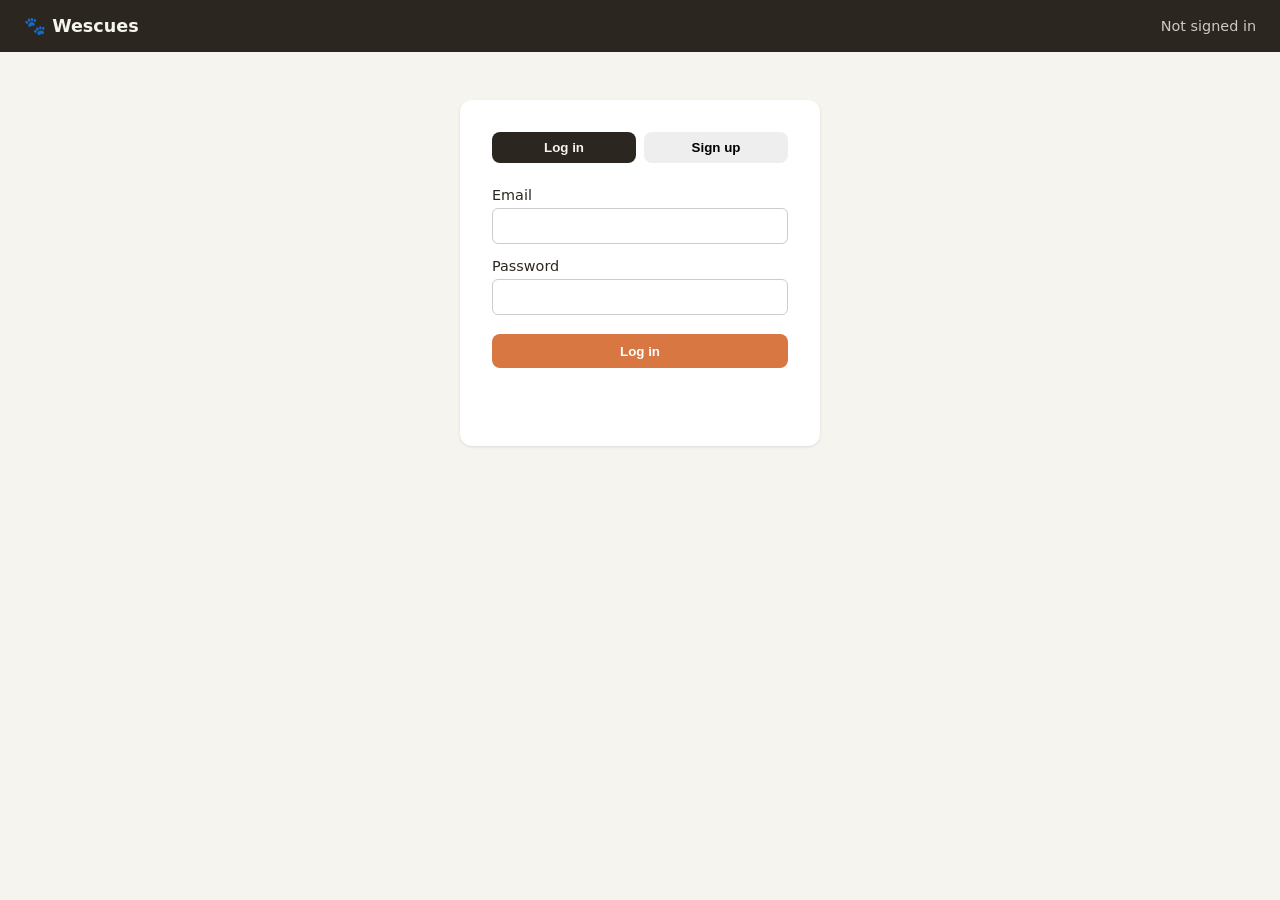
==== index.html @ 4a6e87ba "Add minimal signup/login page Real starting point for the frontend (no build step, supabase-js via C" ====
<!DOCTYPE html>
<html lang="en">
<head>
<meta charset="UTF-8">
<meta name="viewport" content="width=device-width, initial-scale=1.0">
<title>Wescues</title>
<link rel="stylesheet" href="style.css">
<script type="importmap">
{
  "imports": {
    "@supabase/supabase-js": "https://esm.sh/@supabase/supabase-js@2"
  }
}
</script>
</head>
<body>

  <header class="topbar">
    <div class="brand">🐾 Wescues</div>
    <div id="sessionStatus" class="session-status">Not signed in</div>
  </header>

  <main class="auth-main">
    <section class="card" id="authCard">
      <div class="tabs">
        <button class="tab-btn active" data-tab="login">Log in</button>
        <button class="tab-btn" data-tab="signup">Sign up</button>
      </div>

      <form id="loginForm" class="auth-form">
        <label>Email <input type="email" name="email" required></label>
        <label>Password <input type="password" name="password" required></label>
        <button type="submit" class="primary-btn">Log in</button>
      </form>

      <form id="signupForm" class="auth-form hidden">
        <label>Full name <input type="text" name="full_name"></label>
        <label>Email <input type="email" name="email" required></label>
        <label>Password <input type="password" name="password" required minlength="6"></label>
        <button type="submit" class="primary-btn">Sign up</button>
      </form>

      <p id="authMessage" class="auth-message"></p>
    </section>

    <section class="card hidden" id="profileCard">
      <h2>Signed in</h2>
      <dl id="profileDetails" class="profile-details"></dl>
      <button id="logoutBtn" class="secondary-btn">Log out</button>
    </section>
  </main>

  <script type="module" src="app.js"></script>
</body>
</html>
---- style.css ----
* { box-sizing: border-box; }

body {
  margin: 0;
  font-family: system-ui, sans-serif;
  background: #f6f4ef;
  color: #2b2620;
}

.topbar {
  display: flex;
  justify-content: space-between;
  align-items: center;
  padding: 1rem 1.5rem;
  background: #2b2620;
  color: #f6f4ef;
}

.brand {
  font-weight: 700;
  font-size: 1.1rem;
}

.session-status {
  font-size: 0.9rem;
  opacity: 0.8;
}

.auth-main {
  display: flex;
  justify-content: center;
  padding: 3rem 1rem;
}

.card {
  background: #fff;
  border-radius: 12px;
  padding: 2rem;
  width: 100%;
  max-width: 360px;
  box-shadow: 0 1px 3px rgba(0, 0, 0, 0.1);
}

.tabs {
  display: flex;
  gap: 0.5rem;
  margin-bottom: 1.5rem;
}

.tab-btn {
  flex: 1;
  padding: 0.5rem;
  border: none;
  background: #eee;
  border-radius: 8px;
  cursor: pointer;
  font-weight: 600;
}

.tab-btn.active {
  background: #2b2620;
  color: #f6f4ef;
}

.auth-form {
  display: flex;
  flex-direction: column;
  gap: 0.9rem;
}

.auth-form.hidden,
.card.hidden {
  display: none;
}

.auth-form label {
  display: flex;
  flex-direction: column;
  gap: 0.3rem;
  font-size: 0.9rem;
}

.auth-form input {
  padding: 0.5rem;
  border: 1px solid #ccc;
  border-radius: 6px;
  font-size: 1rem;
}

.primary-btn {
  background: #d97742;
  color: #fff;
  border: none;
  border-radius: 8px;
  padding: 0.6rem;
  font-weight: 600;
  cursor: pointer;
  margin-top: 0.3rem;
}

.secondary-btn {
  background: none;
  border: 1px solid #2b2620;
  border-radius: 8px;
  padding: 0.5rem 1rem;
  cursor: pointer;
  margin-top: 1rem;
}

.auth-message {
  min-height: 1.2em;
  font-size: 0.85rem;
  color: #b5432c;
  margin-top: 1rem;
}

.profile-details {
  display: grid;
  grid-template-columns: auto 1fr;
  gap: 0.4rem 0.8rem;
  font-size: 0.9rem;
}

.profile-details dt {
  font-weight: 600;
  color: #6b6355;
}

.profile-details dd {
  margin: 0;
  word-break: break-all;
}
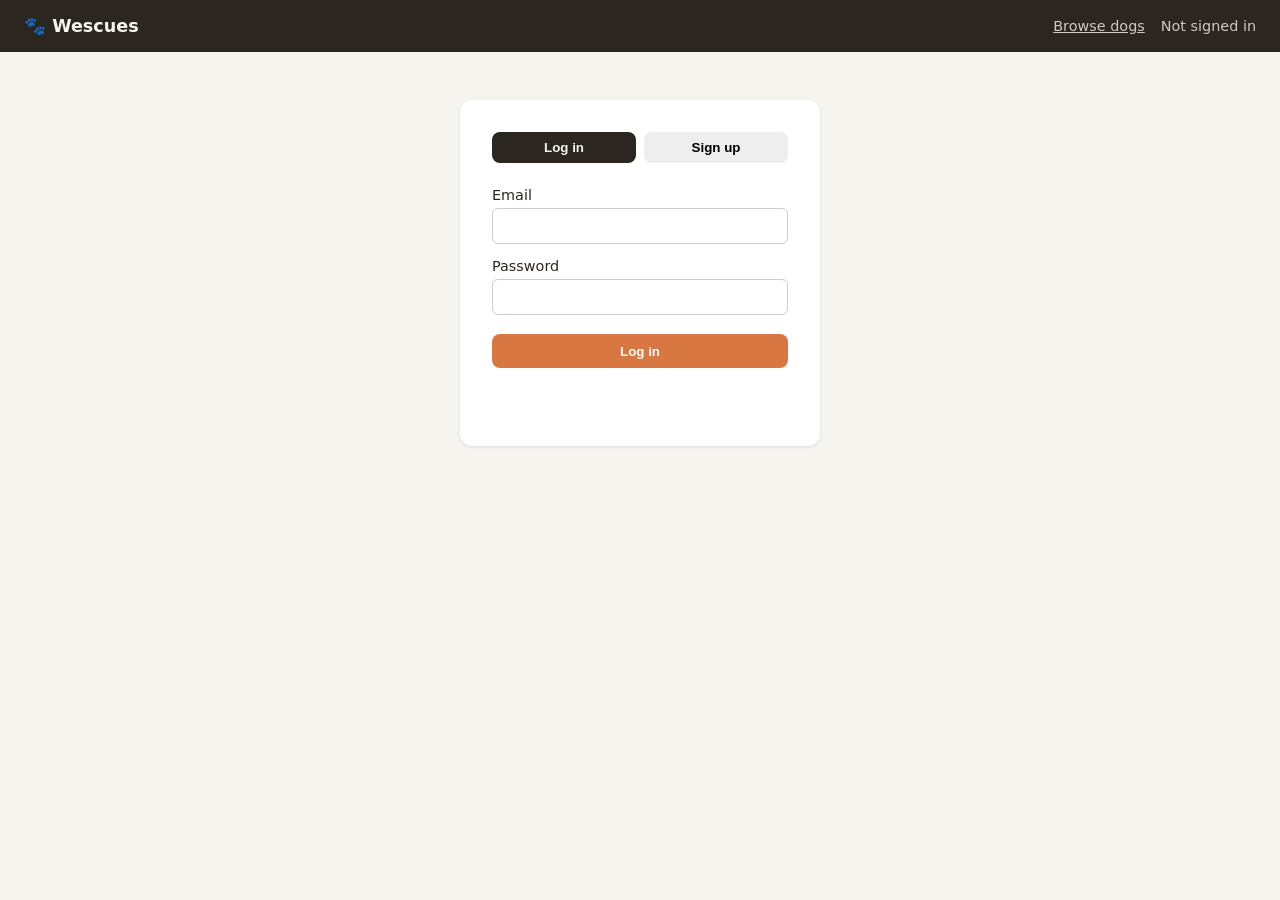
==== commit 8e385627: "Add a simple dog browsing page Grid of available dogs pulled live from Supabase (dogs + shelters + d" ====
--- a/index.html
+++ b/index.html
@@ -17,7 +17,10 @@
 
   <header class="topbar">
     <div class="brand">🐾 Wescues</div>
-    <div id="sessionStatus" class="session-status">Not signed in</div>
+    <nav style="display: flex; align-items: center; gap: 1rem;">
+      <a href="browse.html" class="session-status" style="color: inherit; text-decoration: underline;">Browse dogs</a>
+      <div id="sessionStatus" class="session-status">Not signed in</div>
+    </nav>
   </header>
 
   <main class="auth-main">
--- a/style.css
+++ b/style.css
@@ -130,3 +130,138 @@
   margin: 0;
   word-break: break-all;
 }
+
+/* Browse page */
+
+.browse-main {
+  max-width: 1100px;
+  margin: 0 auto;
+  padding: 1.5rem;
+}
+
+.filters {
+  display: flex;
+  gap: 0.75rem;
+  margin-bottom: 1rem;
+}
+
+.filters input,
+.filters select {
+  padding: 0.5rem;
+  border: 1px solid #ccc;
+  border-radius: 6px;
+  font-size: 1rem;
+}
+
+.filters input {
+  flex: 1;
+}
+
+.result-count {
+  color: #6b6355;
+  font-size: 0.9rem;
+  margin: 0 0 1rem;
+}
+
+.dog-grid {
+  display: grid;
+  grid-template-columns: repeat(auto-fill, minmax(220px, 1fr));
+  gap: 1rem;
+}
+
+.dog-card {
+  background: #fff;
+  border: none;
+  border-radius: 12px;
+  overflow: hidden;
+  box-shadow: 0 1px 3px rgba(0, 0, 0, 0.1);
+  cursor: pointer;
+  text-align: left;
+  padding: 0;
+  font: inherit;
+  color: inherit;
+}
+
+.dog-card img,
+.dog-card-noimg {
+  width: 100%;
+  height: 160px;
+  object-fit: cover;
+  display: block;
+  background: #eee;
+}
+
+.dog-card-noimg {
+  display: flex;
+  align-items: center;
+  justify-content: center;
+  font-size: 2.5rem;
+}
+
+.dog-card-body {
+  padding: 0.8rem;
+}
+
+.dog-card-body h3 {
+  margin: 0 0 0.3rem;
+}
+
+.dog-card-body p {
+  margin: 0.2rem 0;
+  font-size: 0.85rem;
+  color: #4a443a;
+}
+
+.dog-card-shelter {
+  color: #6b6355 !important;
+}
+
+/* Dog detail modal */
+
+.modal-overlay {
+  display: none;
+  position: fixed;
+  inset: 0;
+  background: rgba(0, 0, 0, 0.5);
+  align-items: center;
+  justify-content: center;
+  padding: 1rem;
+}
+
+.modal-overlay.open {
+  display: flex;
+}
+
+.modal {
+  background: #fff;
+  border-radius: 12px;
+  max-width: 420px;
+  width: 100%;
+  max-height: 90vh;
+  overflow-y: auto;
+  padding: 1.5rem;
+  position: relative;
+}
+
+.modal-photo {
+  width: 100%;
+  border-radius: 8px;
+  margin-bottom: 1rem;
+}
+
+.close-btn {
+  position: absolute;
+  top: 0.75rem;
+  right: 0.75rem;
+  background: none;
+  border: none;
+  font-size: 1.5rem;
+  cursor: pointer;
+  line-height: 1;
+}
+
+.modal-meta,
+.modal-shelter {
+  color: #6b6355;
+  font-size: 0.9rem;
+}
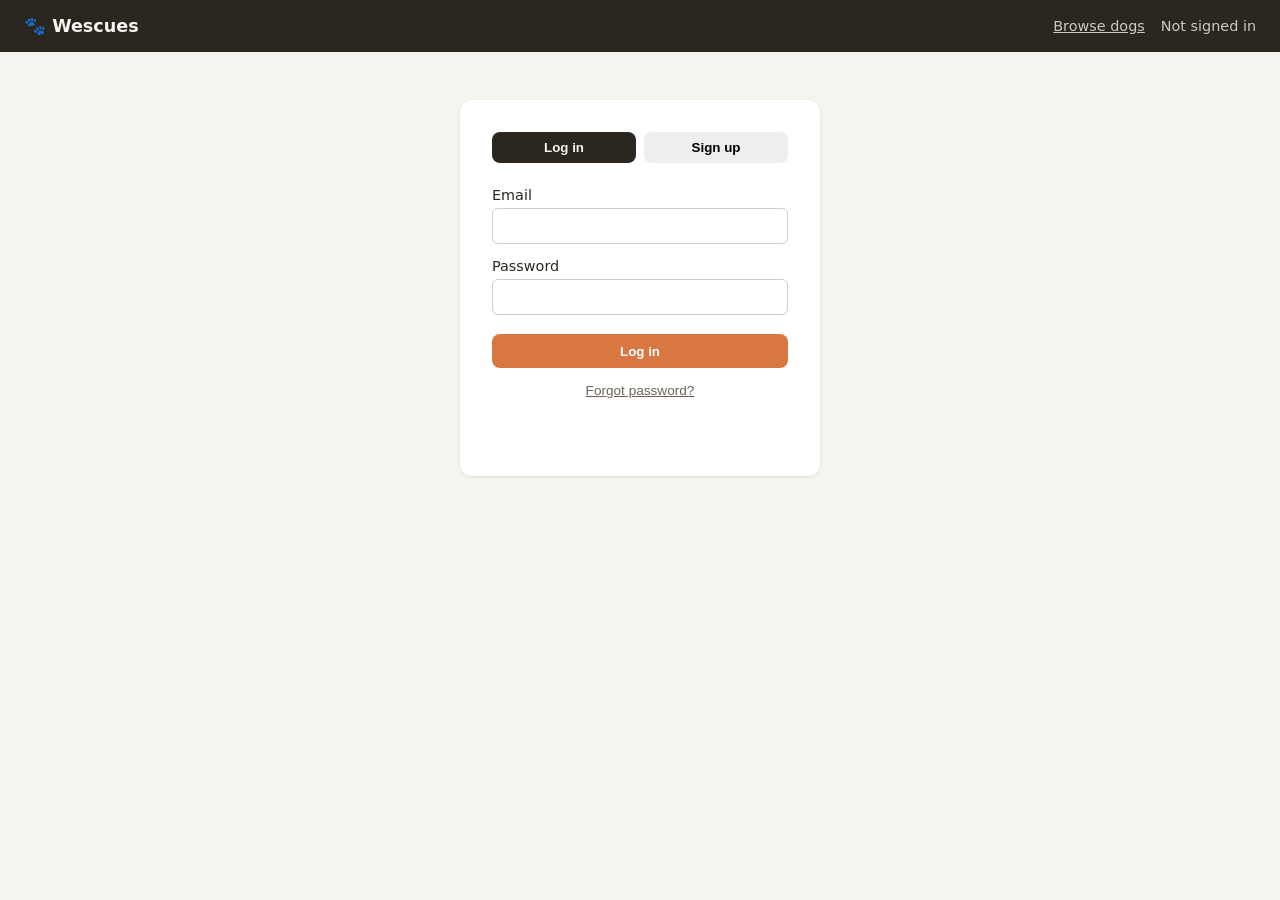
==== commit 21a1619a: "Add forgot-password flow 'Forgot password?' link on the login form calls supabase.auth.resetPassword" ====
--- a/index.html
+++ b/index.html
@@ -19,6 +19,7 @@
     <div class="brand">🐾 Wescues</div>
     <nav style="display: flex; align-items: center; gap: 1rem;">
       <a href="browse.html" class="session-status" style="color: inherit; text-decoration: underline;">Browse dogs</a>
+      <a href="admin.html" id="adminLink" class="session-status hidden" style="color: inherit; text-decoration: underline;">Moderation</a>
       <div id="sessionStatus" class="session-status">Not signed in</div>
     </nav>
   </header>
@@ -34,6 +35,7 @@
         <label>Email <input type="email" name="email" required></label>
         <label>Password <input type="password" name="password" required></label>
         <button type="submit" class="primary-btn">Log in</button>
+        <button type="button" id="forgotPasswordBtn" class="link-btn">Forgot password?</button>
       </form>
 
       <form id="signupForm" class="auth-form hidden">
--- a/style.css
+++ b/style.css
@@ -68,8 +68,7 @@
   gap: 0.9rem;
 }
 
-.auth-form.hidden,
-.card.hidden {
+.hidden {
   display: none;
 }
 
@@ -105,6 +104,17 @@
   padding: 0.5rem 1rem;
   cursor: pointer;
   margin-top: 1rem;
+}
+
+.link-btn {
+  background: none;
+  border: none;
+  color: #6b6355;
+  text-decoration: underline;
+  font-size: 0.85rem;
+  cursor: pointer;
+  padding: 0;
+  align-self: center;
 }
 
 .auth-message {
@@ -265,3 +275,55 @@
   color: #6b6355;
   font-size: 0.9rem;
 }
+
+/* Moderation dashboard */
+
+.flag-list {
+  display: flex;
+  flex-direction: column;
+  gap: 1rem;
+}
+
+.flag-row {
+  display: grid;
+  grid-template-columns: 1fr auto 1fr;
+  gap: 1rem;
+  background: #fff;
+  border-radius: 12px;
+  padding: 1rem;
+  box-shadow: 0 1px 3px rgba(0, 0, 0, 0.1);
+  align-items: start;
+}
+
+.flag-side {
+  text-align: center;
+}
+
+.flag-side img {
+  width: 100%;
+  max-width: 220px;
+  height: 160px;
+  object-fit: cover;
+  border-radius: 8px;
+  margin-bottom: 0.5rem;
+}
+
+.flag-side p {
+  margin: 0.2rem 0;
+}
+
+.flag-side .hide-btn {
+  margin-top: 0.5rem;
+}
+
+.flag-meta {
+  text-align: center;
+  min-width: 140px;
+  padding-top: 2rem;
+  font-size: 0.85rem;
+  color: #6b6355;
+}
+
+.flag-meta button {
+  margin-top: 0.75rem;
+}
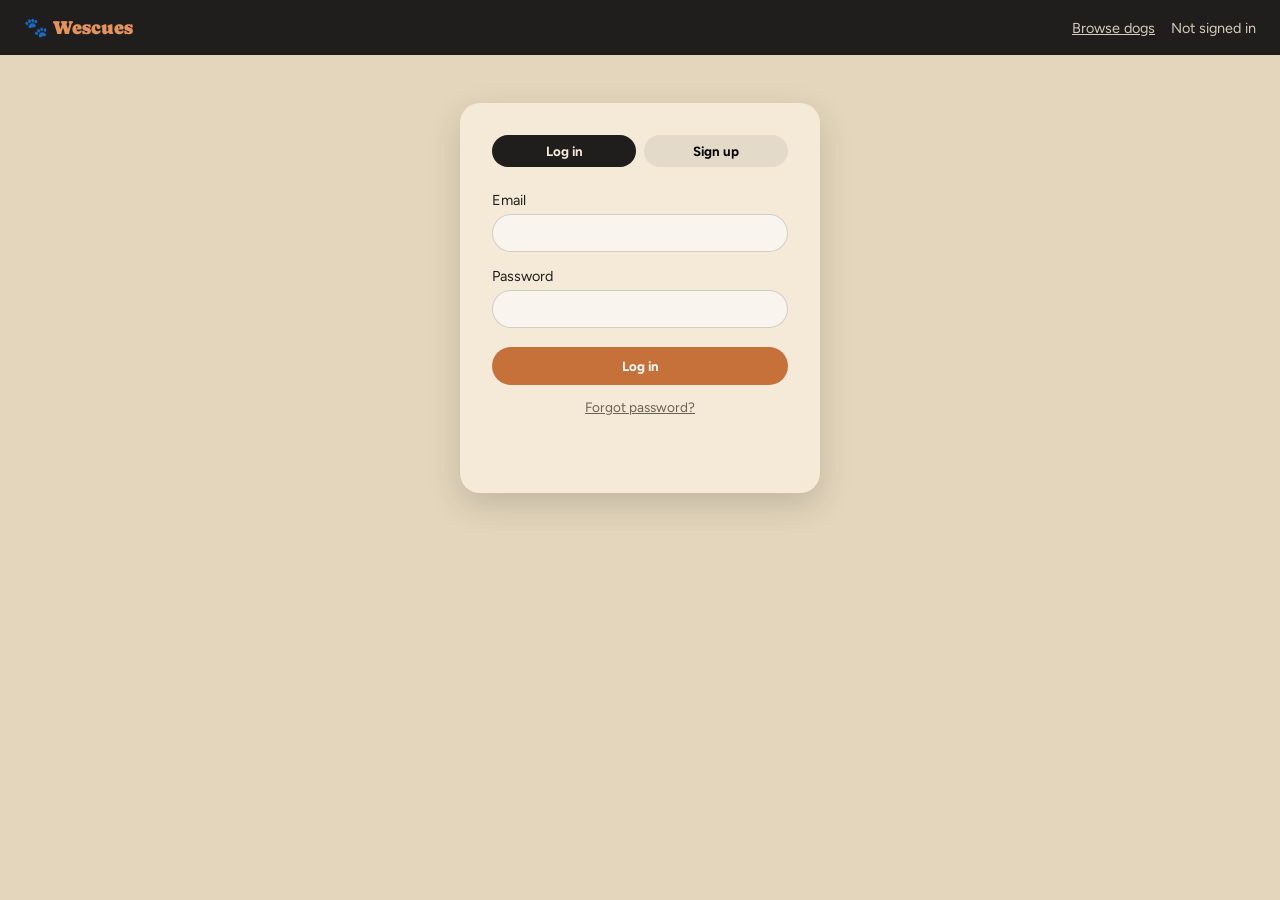
==== commit b43ba07a: "Implement the Wescues mockup set: reskin + 4 new pages Design system: warm Caprasimo/Figtree palette" ====
--- a/index.html
+++ b/index.html
@@ -19,6 +19,8 @@
     <div class="brand">🐾 Wescues</div>
     <nav style="display: flex; align-items: center; gap: 1rem;">
       <a href="browse.html" class="session-status" style="color: inherit; text-decoration: underline;">Browse dogs</a>
+      <a href="shelter-dashboard.html" id="shelterLink" class="session-status hidden" style="color: inherit; text-decoration: underline;">My dogs</a>
+      <a href="account.html" id="accountLink" class="session-status hidden" style="color: inherit; text-decoration: underline;">Account</a>
       <a href="admin.html" id="adminLink" class="session-status hidden" style="color: inherit; text-decoration: underline;">Moderation</a>
       <div id="sessionStatus" class="session-status">Not signed in</div>
     </nav>
--- a/style.css
+++ b/style.css
@@ -1,10 +1,19 @@
+@import url('https://fonts.googleapis.com/css2?family=Caprasimo&family=Figtree:wght@400;600;700&display=swap');
+
 * { box-sizing: border-box; }
 
 body {
   margin: 0;
-  font-family: system-ui, sans-serif;
-  background: #f6f4ef;
-  color: #2b2620;
+  font-family: 'Figtree', system-ui, sans-serif;
+  background: #e4d6bc;
+  color: #201e1d;
+  -webkit-font-smoothing: antialiased;
+}
+
+h1, h2, h3, h4 {
+  font-family: 'Caprasimo', system-ui, sans-serif;
+  font-weight: 400;
+  margin: 0;
 }
 
 .topbar {
@@ -12,18 +21,19 @@
   justify-content: space-between;
   align-items: center;
   padding: 1rem 1.5rem;
-  background: #2b2620;
-  color: #f6f4ef;
+  background: #201e1d;
+  color: #f5ead8;
 }
 
 .brand {
-  font-weight: 700;
-  font-size: 1.1rem;
+  font-family: 'Caprasimo', system-ui, sans-serif;
+  font-size: 1.2rem;
+  color: #e2935e;
 }
 
 .session-status {
   font-size: 0.9rem;
-  opacity: 0.8;
+  opacity: 0.85;
 }
 
 .auth-main {
@@ -33,12 +43,12 @@
 }
 
 .card {
-  background: #fff;
-  border-radius: 12px;
+  background: #f5ead8;
+  border-radius: 20px;
   padding: 2rem;
   width: 100%;
   max-width: 360px;
-  box-shadow: 0 1px 3px rgba(0, 0, 0, 0.1);
+  box-shadow: 0 12px 32px rgba(46, 43, 37, 0.18);
 }
 
 .tabs {
@@ -51,15 +61,16 @@
   flex: 1;
   padding: 0.5rem;
   border: none;
-  background: #eee;
-  border-radius: 8px;
-  cursor: pointer;
-  font-weight: 600;
+  background: rgba(32, 30, 29, 0.08);
+  border-radius: 999px;
+  cursor: pointer;
+  font-weight: 700;
+  font-family: 'Figtree', sans-serif;
 }
 
 .tab-btn.active {
-  background: #2b2620;
-  color: #f6f4ef;
+  background: #201e1d;
+  color: #f5ead8;
 }
 
 .auth-form {
@@ -80,30 +91,62 @@
 }
 
 .auth-form input {
-  padding: 0.5rem;
-  border: 1px solid #ccc;
-  border-radius: 6px;
+  padding: 0.55rem 0.9rem;
+  border: 1px solid rgba(32, 30, 29, 0.18);
+  border-radius: 999px;
   font-size: 1rem;
+  background: #f9f4ed;
+  font-family: inherit;
 }
 
 .primary-btn {
-  background: #d97742;
+  display: inline-flex;
+  align-items: center;
+  justify-content: center;
+  gap: 6px;
+  background: #c67139;
   color: #fff;
-  border: none;
-  border-radius: 8px;
-  padding: 0.6rem;
-  font-weight: 600;
+  border: 1px solid transparent;
+  border-radius: 999px;
+  padding: 0.6rem 1.1rem;
+  font-weight: 700;
+  font-family: 'Figtree', sans-serif;
   cursor: pointer;
   margin-top: 0.3rem;
 }
 
 .secondary-btn {
+  display: inline-flex;
+  align-items: center;
+  justify-content: center;
+  gap: 6px;
+  background: transparent;
+  border: 1px solid rgba(32, 30, 29, 0.22);
+  color: #201e1d;
+  border-radius: 999px;
+  padding: 0.5rem 1rem;
+  font-weight: 700;
+  font-family: 'Figtree', sans-serif;
+  cursor: pointer;
+  margin-top: 1rem;
+}
+
+.danger-btn {
+  display: block;
   background: none;
-  border: 1px solid #2b2620;
-  border-radius: 8px;
-  padding: 0.5rem 1rem;
-  cursor: pointer;
-  margin-top: 1rem;
+  border: 1px solid #b5432c;
+  color: #b5432c;
+  border-radius: 999px;
+  padding: 0.4rem 0.8rem;
+  cursor: pointer;
+  margin: 0.4rem auto 0;
+  font-size: 0.8rem;
+  font-family: 'Figtree', sans-serif;
+}
+
+.danger-btn:hover {
+  background: #b5432c;
+  color: #fff;
 }
 
 .link-btn {
@@ -115,6 +158,7 @@
   cursor: pointer;
   padding: 0;
   align-self: center;
+  font-family: 'Figtree', sans-serif;
 }
 
 .auth-message {
@@ -141,6 +185,23 @@
   word-break: break-all;
 }
 
+/* Tags */
+
+.tag {
+  display: inline-flex;
+  align-items: center;
+  font-size: 0.7rem;
+  font-weight: 700;
+  letter-spacing: 0.02em;
+  padding: 0.2rem 0.65rem;
+  border-radius: 999px;
+}
+
+.tag-accent { background: #fff2eb; color: #8c491a; }
+.tag-sage { background: #f0fae1; color: #3d472b; }
+.tag-neutral { background: #f9f4ed; color: #645c50; }
+.tag-alert { background: #fbe4d8; color: #8c491a; }
+
 /* Browse page */
 
 .browse-main {
@@ -153,18 +214,22 @@
   display: flex;
   gap: 0.75rem;
   margin-bottom: 1rem;
+  flex-wrap: wrap;
 }
 
 .filters input,
 .filters select {
-  padding: 0.5rem;
-  border: 1px solid #ccc;
-  border-radius: 6px;
+  padding: 0.55rem 0.9rem;
+  border: 1px solid rgba(32, 30, 29, 0.18);
+  border-radius: 999px;
   font-size: 1rem;
+  background: #f9f4ed;
+  font-family: inherit;
 }
 
 .filters input {
   flex: 1;
+  min-width: 200px;
 }
 
 .result-count {
@@ -180,16 +245,17 @@
 }
 
 .dog-card {
-  background: #fff;
+  background: #ebddc5;
   border: none;
-  border-radius: 12px;
+  border-radius: 20px;
   overflow: hidden;
-  box-shadow: 0 1px 3px rgba(0, 0, 0, 0.1);
+  box-shadow: 0 1px 3px rgba(46, 43, 37, 0.12);
   cursor: pointer;
   text-align: left;
   padding: 0;
   font: inherit;
   color: inherit;
+  position: relative;
 }
 
 .dog-card img,
@@ -198,7 +264,7 @@
   height: 160px;
   object-fit: cover;
   display: block;
-  background: #eee;
+  background: #dcd3c4;
 }
 
 .dog-card-noimg {
@@ -209,11 +275,12 @@
 }
 
 .dog-card-body {
-  padding: 0.8rem;
+  padding: 0.8rem 0.9rem;
 }
 
 .dog-card-body h3 {
   margin: 0 0 0.3rem;
+  font-size: 1.05rem;
 }
 
 .dog-card-body p {
@@ -224,6 +291,27 @@
 
 .dog-card-shelter {
   color: #6b6355 !important;
+}
+
+.save-btn {
+  position: absolute;
+  top: 0.6rem;
+  right: 0.6rem;
+  width: 32px;
+  height: 32px;
+  border-radius: 50%;
+  border: none;
+  background: rgba(245, 234, 216, 0.9);
+  cursor: pointer;
+  display: flex;
+  align-items: center;
+  justify-content: center;
+  font-size: 1rem;
+  color: rgba(32, 30, 29, 0.35);
+}
+
+.save-btn.saved {
+  color: #c67139;
 }
 
 /* Dog detail modal */
@@ -243,8 +331,8 @@
 }
 
 .modal {
-  background: #fff;
-  border-radius: 12px;
+  background: #f5ead8;
+  border-radius: 20px;
   max-width: 420px;
   width: 100%;
   max-height: 90vh;
@@ -255,7 +343,7 @@
 
 .modal-photo {
   width: 100%;
-  border-radius: 8px;
+  border-radius: 14px;
   margin-bottom: 1rem;
 }
 
@@ -268,6 +356,7 @@
   font-size: 1.5rem;
   cursor: pointer;
   line-height: 1;
+  color: #201e1d;
 }
 
 .modal-meta,
@@ -288,15 +377,23 @@
   display: grid;
   grid-template-columns: 1fr auto 1fr;
   gap: 1rem;
-  background: #fff;
-  border-radius: 12px;
-  padding: 1rem;
-  box-shadow: 0 1px 3px rgba(0, 0, 0, 0.1);
+  background: #f5ead8;
+  border-radius: 20px;
+  padding: 1.25rem;
+  box-shadow: 0 12px 32px rgba(46, 43, 37, 0.14);
   align-items: start;
 }
 
 .flag-side {
   text-align: center;
+  border-radius: 14px;
+  padding: 0.5rem;
+  border: 2px solid transparent;
+}
+
+.flag-side.is-hidden {
+  background: #fbeee7;
+  border-color: #d97742;
 }
 
 .flag-side img {
@@ -304,8 +401,12 @@
   max-width: 220px;
   height: 160px;
   object-fit: cover;
-  border-radius: 8px;
+  border-radius: 14px;
   margin-bottom: 0.5rem;
+}
+
+.flag-side.is-hidden img {
+  opacity: 0.6;
 }
 
 .flag-side p {
@@ -318,7 +419,7 @@
 
 .flag-meta {
   text-align: center;
-  min-width: 140px;
+  min-width: 150px;
   padding-top: 2rem;
   font-size: 0.85rem;
   color: #6b6355;
@@ -327,3 +428,146 @@
 .flag-meta button {
   margin-top: 0.75rem;
 }
+
+.hidden-tag {
+  display: inline-block;
+  background: #f0e4d8;
+  color: #a8592a;
+  font-size: 0.7rem;
+  font-weight: 600;
+  padding: 0.1rem 0.4rem;
+  border-radius: 4px;
+  vertical-align: middle;
+}
+
+.flag-action-message {
+  color: #b5432c;
+  font-size: 0.8rem;
+  min-height: 1.2em;
+}
+
+.queue-header {
+  display: flex;
+  align-items: center;
+  gap: 0.75rem;
+  margin-bottom: 1rem;
+  font-size: 0.9rem;
+  color: #6b6355;
+}
+
+.queue-header strong {
+  color: #c67139;
+}
+
+.queue-nav {
+  display: flex;
+  gap: 0.5rem;
+  margin-left: auto;
+}
+
+.queue-nav button {
+  margin-top: 0;
+}
+
+/* Stat tiles */
+
+.stat-row {
+  display: flex;
+  gap: 1rem;
+  flex-wrap: wrap;
+  margin-bottom: 1.5rem;
+}
+
+.stat-tile {
+  background: #ebddc5;
+  border-radius: 18px;
+  padding: 0.9rem 1.3rem;
+}
+
+.stat-tile.alert {
+  background: #fbe4d8;
+}
+
+.stat-tile .stat-num {
+  font-family: 'Caprasimo', sans-serif;
+  font-size: 1.4rem;
+}
+
+.stat-tile.alert .stat-num {
+  color: #8c491a;
+}
+
+.stat-tile .stat-label {
+  font-size: 0.75rem;
+  color: rgba(32, 30, 29, 0.55);
+}
+
+.stat-tile.alert .stat-label {
+  color: #8c491a;
+}
+
+/* Data table */
+
+.data-table {
+  width: 100%;
+  border-collapse: collapse;
+  font-size: 0.85rem;
+  background: #f5ead8;
+  border-radius: 20px;
+  overflow: hidden;
+}
+
+.data-table th {
+  text-align: left;
+  font-size: 0.7rem;
+  letter-spacing: 0.04em;
+  text-transform: uppercase;
+  color: rgba(32, 30, 29, 0.5);
+  padding: 0.6rem 0.9rem;
+  border-bottom: 1px solid rgba(32, 30, 29, 0.15);
+}
+
+.data-table td {
+  padding: 0.6rem 0.9rem;
+  border-bottom: 1px solid rgba(32, 30, 29, 0.08);
+  vertical-align: middle;
+}
+
+.data-table tr:last-child td {
+  border-bottom: none;
+}
+
+.table-thumb {
+  width: 34px;
+  height: 34px;
+  border-radius: 10px;
+  object-fit: cover;
+  background: #dcd3c4;
+  vertical-align: middle;
+  margin-right: 0.6rem;
+}
+
+.table-dog-cell {
+  display: flex;
+  align-items: center;
+}
+
+/* Generic page shell for new pages */
+
+.page-main {
+  max-width: 1100px;
+  margin: 0 auto;
+  padding: 1.5rem;
+}
+
+.section-title {
+  font-size: 1rem;
+  color: rgba(32, 30, 29, 0.7);
+  margin-bottom: 0.75rem;
+}
+
+.panel {
+  background: #ebddc5;
+  border-radius: 18px;
+  padding: 1rem 1.2rem;
+}
